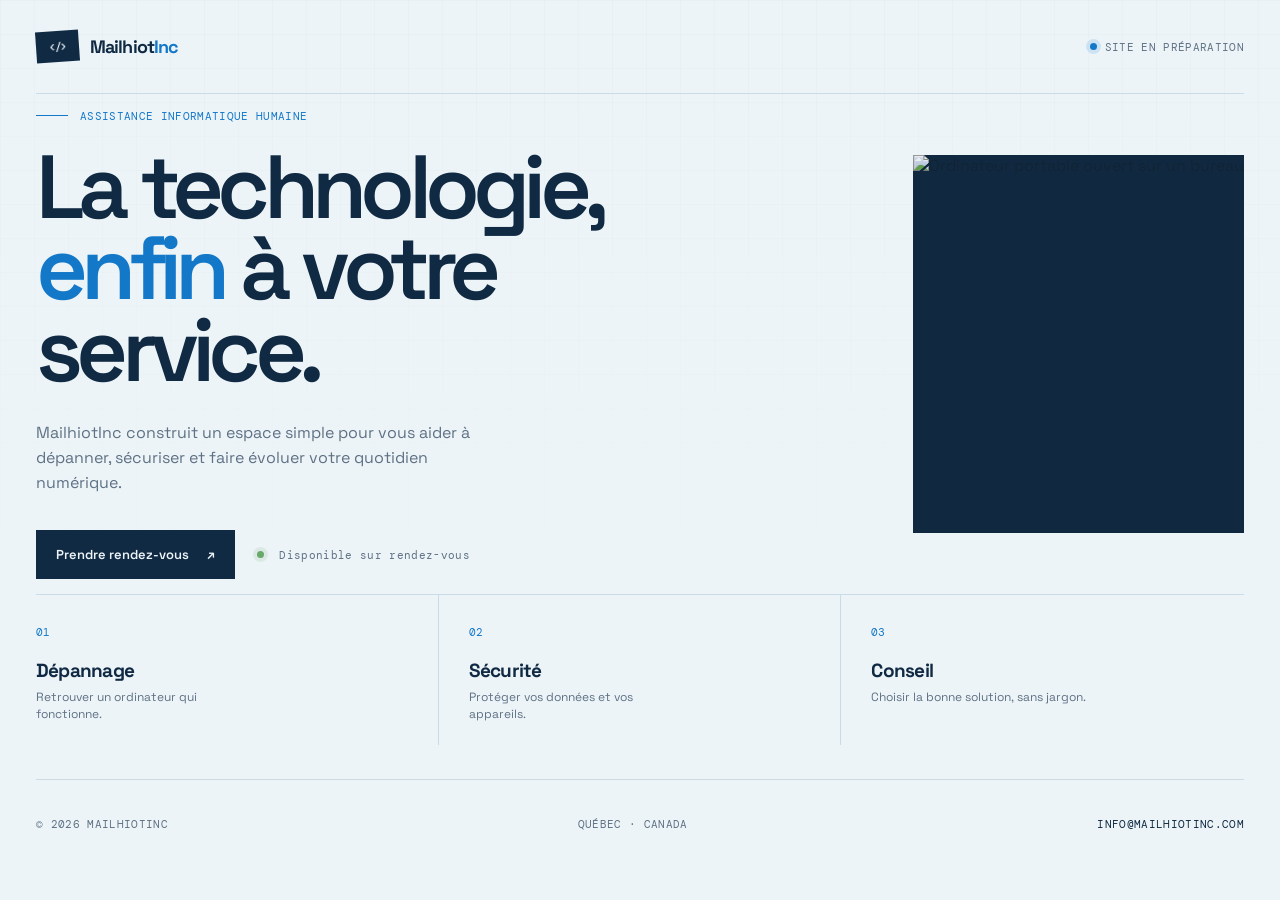
==== index.html @ cea3f02e "Update HTML structure and language attributes" ====
<!doctype html>
<html lang="fr-CA">

<head>
    <meta charset="UTF-8">
    <meta name="viewport" content="width=device-width, initial-scale=1.0">
    <meta name="description"
        content="MailhiotInc arrive bientôt. Services informatiques fiables pour particuliers et petites entreprises.">
    <title>MailhiotInc — Bientôt en ligne</title>
    <link rel="preconnect" href="https://fonts.googleapis.com">
    <link rel="preconnect" href="https://fonts.gstatic.com" crossorigin>
    <link
        href="https://fonts.googleapis.com/css2?family=DM+Mono:wght@400;500&family=Space+Grotesk:wght@400;500;600;700&display=swap"
        rel="stylesheet">
    <link rel="stylesheet" href="styles.css">
</head>

<body>
    <div class="page-shell">
        <header class="site-header">
            <a class="brand" href="/" aria-label="MailhiotInc, accueil">
                <span class="brand-mark" aria-hidden="true">&lt;/&gt;</span>
                <span>Mailhiot<span class="brand-suffix">Inc</span></span>
            </a>
            <div class="header-status"><span class="status-dot" aria-hidden="true"></span>Site en préparation</div>
        </header>

        <main>
            <section class="hero" aria-labelledby="page-title">
                <div class="hero-copy">
                    <p class="eyebrow"><span class="eyebrow-line"></span> Assistance informatique humaine</p>
                    <h1 id="page-title">La technologie,<br><em>enfin</em> à votre service.</h1>
                    <p class="intro">MailhiotInc construit un espace simple pour vous aider à dépanner, sécuriser et
                        faire évoluer votre quotidien numérique.</p>
                    <div class="hero-actions">
                        <a class="button button-primary" href="mailto:info@mailhiotinc.com">Prendre rendez-vous
                            <span aria-hidden="true">↗</span></a>
                        <span class="availability"><span class="availability-dot" aria-hidden="true"></span> Disponible
                            sur rendez-vous</span>
                    </div>
                </div>

                <div class="hero-visual" aria-label="Ordinateur portable sur un bureau de travail">
                    <div class="image-frame">
                        <img src="https://images.unsplash.com/photo-1516321318423-f06f85e504b3?auto=format&fit=crop&w=1200&q=85"
                            alt="Ordinateur portable ouvert sur un bureau">
                    </div>
                </div>
            </section>

            <section class="service-strip" aria-label="Services informatiques">
                <article class="service-item"><span class="service-number">01</span>
                    <h2>Dépannage</h2>
                    <p>Retrouver un ordinateur qui fonctionne.</p>
                </article>
                <article class="service-item"><span class="service-number">02</span>
                    <h2>Sécurité</h2>
                    <p>Protéger vos données et vos appareils.</p>
                </article>
                <article class="service-item"><span class="service-number">03</span>
                    <h2>Conseil</h2>
                    <p>Choisir la bonne solution, sans jargon.</p>
                </article>
            </section>
        </main>

        <footer class="site-footer">
            <p>© <span id="current-year">2026</span> MailhiotInc</p>
            <p>Québec · Canada</p>
            <a href="mailto:info@mailhiotinc.com">info@mailhiotinc.com</a>
        </footer>
    </div>
    <script src="script.js"></script>
</body>

</html>
---- styles.css ----
:root {
    --ink: #102a43;
    --muted: #5e7184;
    --paper: #edf4f8;
    --card: #f8fbfd;
    --line: #cbdbe6;
    --acid: #b8e8ff;
    --coral: #1478c9;
    --mono: "DM Mono", monospace;
    --display: "Space Grotesk", sans-serif;
}

* {
    box-sizing: border-box;
}

html {
    scroll-behavior: smooth;
}

body {
    margin: 0;
    overflow-x: hidden;
    color: var(--ink);
    background: var(--paper);
    font-family: var(--display);
}

body::before {
    position: fixed;
    inset: 0;
    z-index: -1;
    pointer-events: none;
    content: "";
    opacity: .35;
    background-image: linear-gradient(rgba(16, 42, 67, .055) 1px, transparent 1px), linear-gradient(90deg, rgba(16, 42, 67, .055) 1px, transparent 1px);
    background-size: 34px 34px;
    mask-image: linear-gradient(to bottom, black, transparent 72%);
}

.page-shell {
    width: min(1360px, calc(100% - 72px));
    margin: auto;
}

.site-header,
.site-footer {
    display: flex;
    align-items: center;
    justify-content: space-between;
    min-height: 94px;
}

.site-header {
    border-bottom: 1px solid var(--line);
}

.brand {
    display: inline-flex;
    align-items: center;
    gap: 11px;
    color: inherit;
    font-size: 18px;
    font-weight: 700;
    letter-spacing: -.05em;
    text-decoration: none;
}

.brand-mark {
    display: grid;
    width: 43px;
    height: 31px;
    place-items: center;
    color: var(--paper);
    background: var(--ink);
    font-family: var(--mono);
    font-size: 11px;
    font-weight: 500;
    letter-spacing: -.12em;
    transform: rotate(-4deg);
}

.brand-suffix {
    color: var(--coral);
}

.header-status,
.availability,
.eyebrow,
.visual-label,
.site-footer {
    font-family: var(--mono);
    font-size: 11px;
    letter-spacing: .03em;
    text-transform: uppercase;
}

.header-status {
    color: var(--muted);
}

.status-dot,
.availability-dot {
    display: inline-block;
    width: 7px;
    height: 7px;
    margin-right: 8px;
    border-radius: 50%;
    background: var(--coral);
    vertical-align: 1px;
    box-shadow: 0 0 0 4px rgba(20, 120, 201, .14);
}

.hero {
    display: grid;
    grid-template-columns: minmax(0, 1.06fr) minmax(360px, .94fr);
    gap: clamp(48px, 9vw, 145px);
    align-items: center;
    min-height: 500px;
}

.eyebrow {
    display: flex;
    align-items: center;
    gap: 12px;
    margin: 0 0 24px;
    color: var(--coral);
}

.eyebrow-line {
    display: inline-block;
    width: 32px;
    height: 1px;
    background: currentColor;
}

h1 {
    max-width: 760px;
    margin: 0;
    font-size: clamp(52px, 7vw, 100px);
    line-height: .91;
    letter-spacing: -.075em;
    font-weight: 600;
}

h1 em {
    color: var(--coral);
    font-style: normal;
}

.intro {
    max-width: 450px;
    margin: 30px 0 35px;
    color: var(--muted);
    font-size: 16px;
    line-height: 1.55;
}

.hero-actions {
    display: flex;
    align-items: center;
    flex-wrap: wrap;
    gap: 22px;
}

.button {
    display: inline-flex;
    align-items: center;
    gap: 18px;
    min-height: 49px;
    padding: 0 19px;
    border: 1px solid var(--ink);
    font-size: 13px;
    font-weight: 600;
    text-decoration: none;
    transition: transform .2s ease, box-shadow .2s ease;
}

.button-primary {
    color: var(--paper);
    background: var(--ink);
}

.button:hover {
    transform: translate(-3px, -3px);
    box-shadow: 4px 4px 0 var(--coral);
}

.availability {
    color: var(--muted);
    text-transform: none;
}

.availability-dot {
    background: #68a86b;
    box-shadow: 0 0 0 4px rgba(104, 168, 107, .14);
}

.hero-visual {
    position: relative;
    max-width: 510px;
    justify-self: end;
}

.visual-label {
    display: flex;
    justify-content: space-between;
    margin-bottom: 12px;
    color: var(--muted);
}

.visual-label span {
    color: var(--coral);
}

.image-frame {
    position: relative;
    aspect-ratio: 1 / 1.14;
    overflow: hidden;
    background: var(--ink);
}

.image-frame::after {
    position: absolute;
    inset: 0;
    content: "";
    background: rgba(23, 34, 30, .08);
}

.image-frame img {
    width: 100%;
    height: 100%;
    display: block;
    object-fit: cover;
    filter: saturate(.72) contrast(1.05);
}

.image-caption {
    position: absolute;
    right: 20px;
    bottom: 17px;
    left: 20px;
    z-index: 1;
    display: flex;
    justify-content: space-between;
    color: #fff;
    font-size: 12px;
    font-weight: 500;
}

.visual-sticker {
    position: absolute;
    right: 18px;
    top: 42%;
    z-index: 2;
    width: 98px;
    height: 98px;
    padding-top: 28px;
    border-radius: 50%;
    color: var(--ink);
    background: var(--acid);
    font-size: 12px;
    font-weight: 700;
    line-height: 1.1;
    text-align: center;
    transform: rotate(10deg);
}

.visual-sticker span {
    font-family: var(--mono);
    font-size: 7px;
    font-weight: 400;
}

.service-strip {
    display: grid;
    grid-template-columns: repeat(3, 1fr);
    border-top: 1px solid var(--line);
}

.service-item {
    position: relative;
    min-height: 150px;
    padding: 25px 30px 20px 0;
    border-right: 1px solid var(--line);
}

.service-item+.service-item {
    padding-left: 30px;
}

.service-item:last-child {
    border-right: 0;
}

.service-number {
    color: var(--coral);
    font-family: var(--mono);
    font-size: 11px;
}

.service-item h2 {
    margin: 17px 0 6px;
    font-size: 19px;
    letter-spacing: -.04em;
}

.service-item p {
    max-width: 220px;
    margin: 0;
    color: var(--muted);
    font-size: 12px;
    line-height: 1.4;
}

.site-footer {
    min-height: 88px;
    margin-top: 34px;
    border-top: 1px solid var(--line);
    color: var(--muted);
}

.site-footer p {
    margin: 0;
}

.site-footer a {
    color: var(--ink);
    text-decoration: none;
}

.site-footer a:hover {
    color: var(--coral);
}

@media (max-width: 760px) {
    .page-shell {
        width: min(100% - 36px, 620px);
    }

    .site-header {
        min-height: 76px;
    }

    .header-status {
        max-width: 150px;
        font-size: 9px;
        line-height: 1.4;
        text-align: right;
    }

    .hero {
        display: flex;
        flex-direction: column;
        align-items: stretch;
        gap: 52px;
        padding: 58px 0 70px;
    }

    h1 {
        font-size: clamp(50px, 15vw, 76px);
    }

    .hero-visual {
        width: calc(100% - 18px);
        margin-right: 18px;
        justify-self: auto;
    }

    .visual-sticker {
        right: 10px;
    }

    .service-strip {
        display: block;
    }

    .service-item,
    .service-item+.service-item {
        min-height: auto;
        padding: 22px 0;
        border-right: 0;
        border-bottom: 1px solid var(--line);
    }

    .service-item:last-child {
        border-bottom: 0;
    }

    .service-item h2 {
        margin-top: 9px;
    }

    .site-footer {
        align-items: flex-start;
        flex-direction: column;
        gap: 10px;
        padding: 22px 0;
    }
}
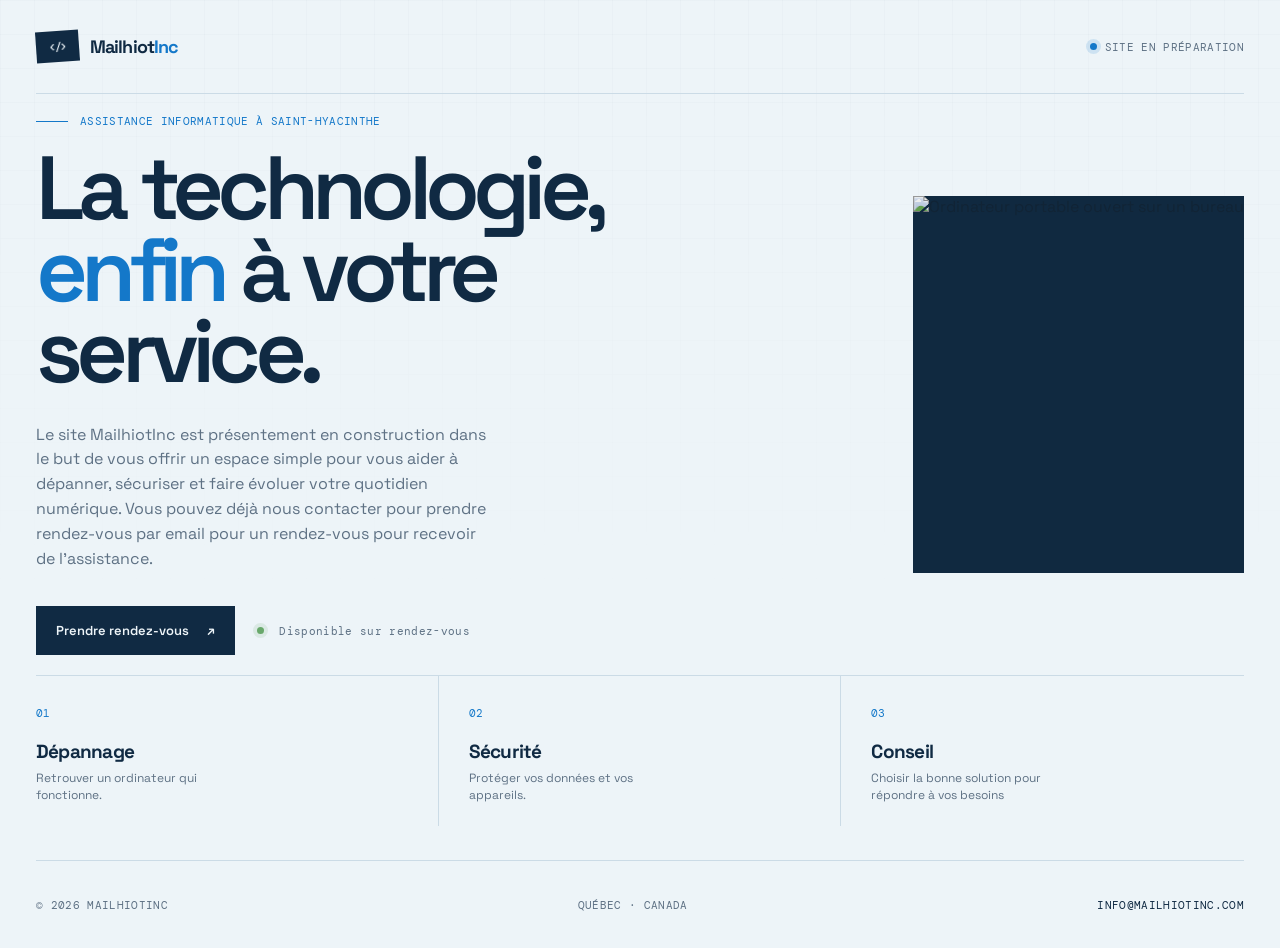
==== commit e082aad0: "Update index.html title and hero section content; adjust margin in styles.css" ====
--- a/index.html
+++ b/index.html
@@ -6,7 +6,7 @@
     <meta name="viewport" content="width=device-width, initial-scale=1.0">
     <meta name="description"
         content="MailhiotInc arrive bientôt. Services informatiques fiables pour particuliers et petites entreprises.">
-    <title>MailhiotInc — Bientôt en ligne</title>
+    <title>MailhiotInc</title>
     <link rel="preconnect" href="https://fonts.googleapis.com">
     <link rel="preconnect" href="https://fonts.gstatic.com" crossorigin>
     <link
@@ -28,10 +28,12 @@
         <main>
             <section class="hero" aria-labelledby="page-title">
                 <div class="hero-copy">
-                    <p class="eyebrow"><span class="eyebrow-line"></span> Assistance informatique humaine</p>
+                    <p class="eyebrow"><span class="eyebrow-line"></span> Assistance informatique à Saint-Hyacinthe</p>
                     <h1 id="page-title">La technologie,<br><em>enfin</em> à votre service.</h1>
-                    <p class="intro">MailhiotInc construit un espace simple pour vous aider à dépanner, sécuriser et
-                        faire évoluer votre quotidien numérique.</p>
+                    <p class="intro">Le site MailhiotInc est présentement en construction dans le but de vous offrir un
+                        espace simple pour vous aider à dépanner, sécuriser et faire évoluer votre quotidien numérique.
+                        Vous pouvez déjà nous contacter pour prendre rendez-vous par email pour un rendez-vous pour
+                        recevoir de l'assistance.</p>
                     <div class="hero-actions">
                         <a class="button button-primary" href="mailto:info@mailhiotinc.com">Prendre rendez-vous
                             <span aria-hidden="true">↗</span></a>
@@ -59,7 +61,7 @@
                 </article>
                 <article class="service-item"><span class="service-number">03</span>
                     <h2>Conseil</h2>
-                    <p>Choisir la bonne solution, sans jargon.</p>
+                    <p>Choisir la bonne solution pour répondre à vos besoins</p>
                 </article>
             </section>
         </main>
@@ -73,4 +75,4 @@
     <script src="script.js"></script>
 </body>
 
-</html>
+</html>
--- a/styles.css
+++ b/styles.css
@@ -123,7 +123,7 @@
     display: flex;
     align-items: center;
     gap: 12px;
-    margin: 0 0 24px;
+    margin: 20px 0 20px;
     color: var(--coral);
 }
 
@@ -161,6 +161,7 @@
     align-items: center;
     flex-wrap: wrap;
     gap: 22px;
+    margin-bottom: 20px;
 }
 
 .button {
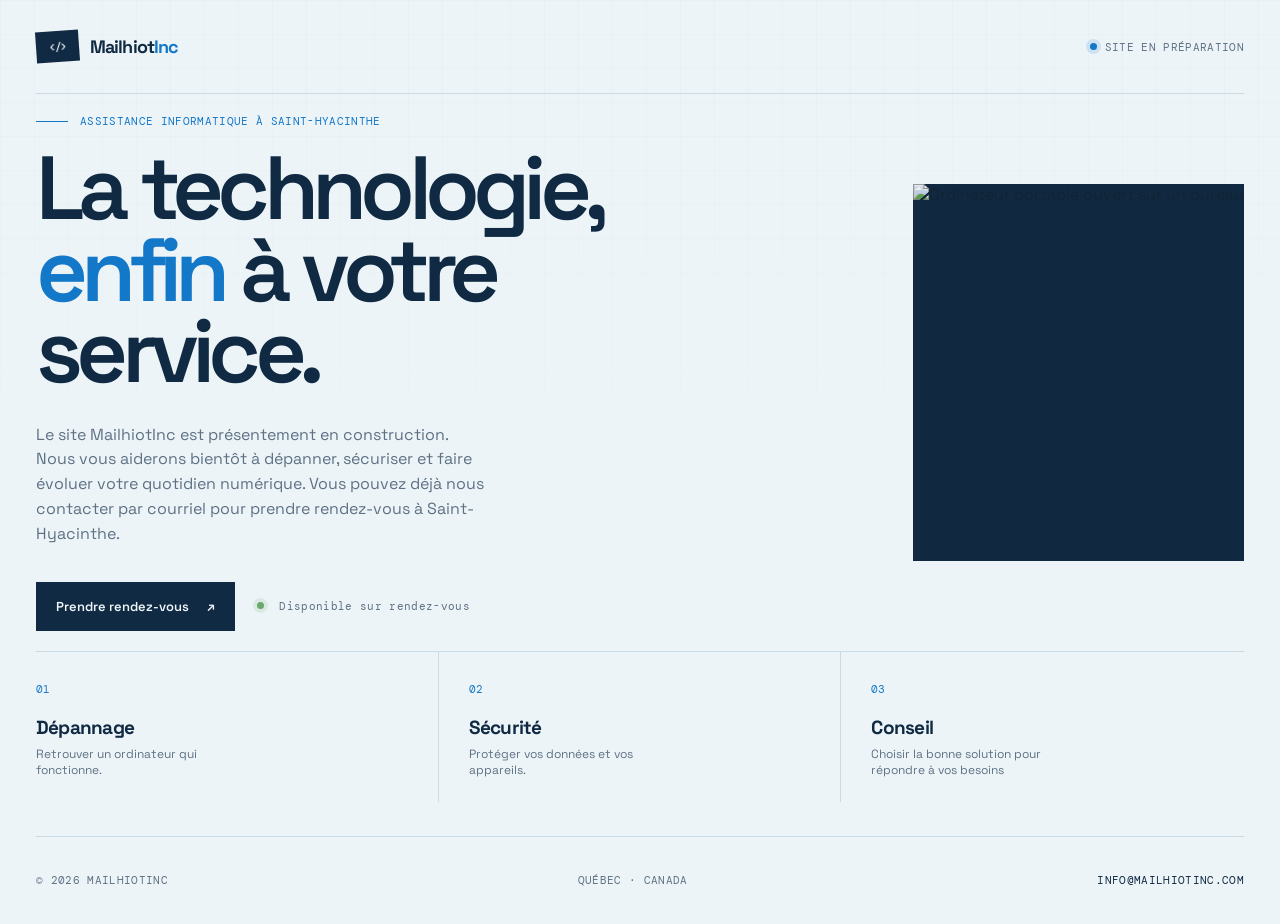
==== commit bd4981ec: "Add 404 error page, update index metadata, and create sitemap and robots.txt" ====
--- a/index.html
+++ b/index.html
@@ -5,14 +5,58 @@
     <meta charset="UTF-8">
     <meta name="viewport" content="width=device-width, initial-scale=1.0">
     <meta name="description"
-        content="MailhiotInc arrive bientôt. Services informatiques fiables pour particuliers et petites entreprises.">
-    <title>MailhiotInc</title>
+        content="MailhiotInc offre du dépannage, de la sécurité et du conseil informatique à Saint-Hyacinthe et au Québec.">
+    <meta name="robots" content="index, follow">
+    <meta name="theme-color" content="#edf4f8">
+    <link rel="canonical" href="https://www.mailhiotinc.com/">
+    <meta property="og:type" content="website">
+    <meta property="og:locale" content="fr_CA">
+    <meta property="og:site_name" content="MailhiotInc">
+    <meta property="og:title" content="MailhiotInc | Assistance informatique à Saint-Hyacinthe">
+    <meta property="og:description"
+        content="Dépannage, sécurité et conseil informatique pour particuliers et petites entreprises à Saint-Hyacinthe.">
+    <meta property="og:url" content="https://www.mailhiotinc.com/">
+    <meta property="og:image"
+        content="https://images.unsplash.com/photo-1516321318423-f06f85e504b3?auto=format&amp;fit=crop&amp;w=1200&amp;q=85">
+    <meta name="twitter:card" content="summary_large_image">
+    <meta name="twitter:title" content="MailhiotInc | Assistance informatique à Saint-Hyacinthe">
+    <meta name="twitter:description"
+        content="Dépannage, sécurité et conseil informatique pour particuliers et petites entreprises à Saint-Hyacinthe.">
+    <meta name="twitter:image"
+        content="https://images.unsplash.com/photo-1516321318423-f06f85e504b3?auto=format&amp;fit=crop&amp;w=1200&amp;q=85">
+    <title>Assistance informatique à Saint-Hyacinthe | MailhiotInc</title>
+    <link rel="icon" type="image/x-icon" href="favicon.ico">
     <link rel="preconnect" href="https://fonts.googleapis.com">
     <link rel="preconnect" href="https://fonts.gstatic.com" crossorigin>
     <link
         href="https://fonts.googleapis.com/css2?family=DM+Mono:wght@400;500&family=Space+Grotesk:wght@400;500;600;700&display=swap"
         rel="stylesheet">
     <link rel="stylesheet" href="styles.css">
+    <script type="application/ld+json">
+            {
+                "@context": "https://schema.org",
+                "@type": "ProfessionalService",
+                "name": "MailhiotInc",
+                "url": "https://www.mailhiotinc.com/",
+                "email": "info@mailhiotinc.com",
+                "description": "Services de dépannage, de sécurité et de conseil informatique à Saint-Hyacinthe.",
+                "areaServed": [
+                    {
+                        "@type": "City",
+                        "name": "Saint-Hyacinthe"
+                    },
+                    {
+                        "@type": "AdministrativeArea",
+                        "name": "Québec"
+                    }
+                ],
+                "serviceType": [
+                    "Dépannage informatique",
+                    "Sécurité informatique",
+                    "Conseil informatique"
+                ]
+            }
+        </script>
 </head>
 
 <body>
@@ -30,10 +74,9 @@
                 <div class="hero-copy">
                     <p class="eyebrow"><span class="eyebrow-line"></span> Assistance informatique à Saint-Hyacinthe</p>
                     <h1 id="page-title">La technologie,<br><em>enfin</em> à votre service.</h1>
-                    <p class="intro">Le site MailhiotInc est présentement en construction dans le but de vous offrir un
-                        espace simple pour vous aider à dépanner, sécuriser et faire évoluer votre quotidien numérique.
-                        Vous pouvez déjà nous contacter pour prendre rendez-vous par email pour un rendez-vous pour
-                        recevoir de l'assistance.</p>
+                    <p class="intro">Le site MailhiotInc est présentement en construction. Nous vous aiderons bientôt à
+                        dépanner, sécuriser et faire évoluer votre quotidien numérique. Vous pouvez déjà nous contacter
+                        par courriel pour prendre rendez-vous à Saint-Hyacinthe.</p>
                     <div class="hero-actions">
                         <a class="button button-primary" href="mailto:info@mailhiotinc.com">Prendre rendez-vous
                             <span aria-hidden="true">↗</span></a>
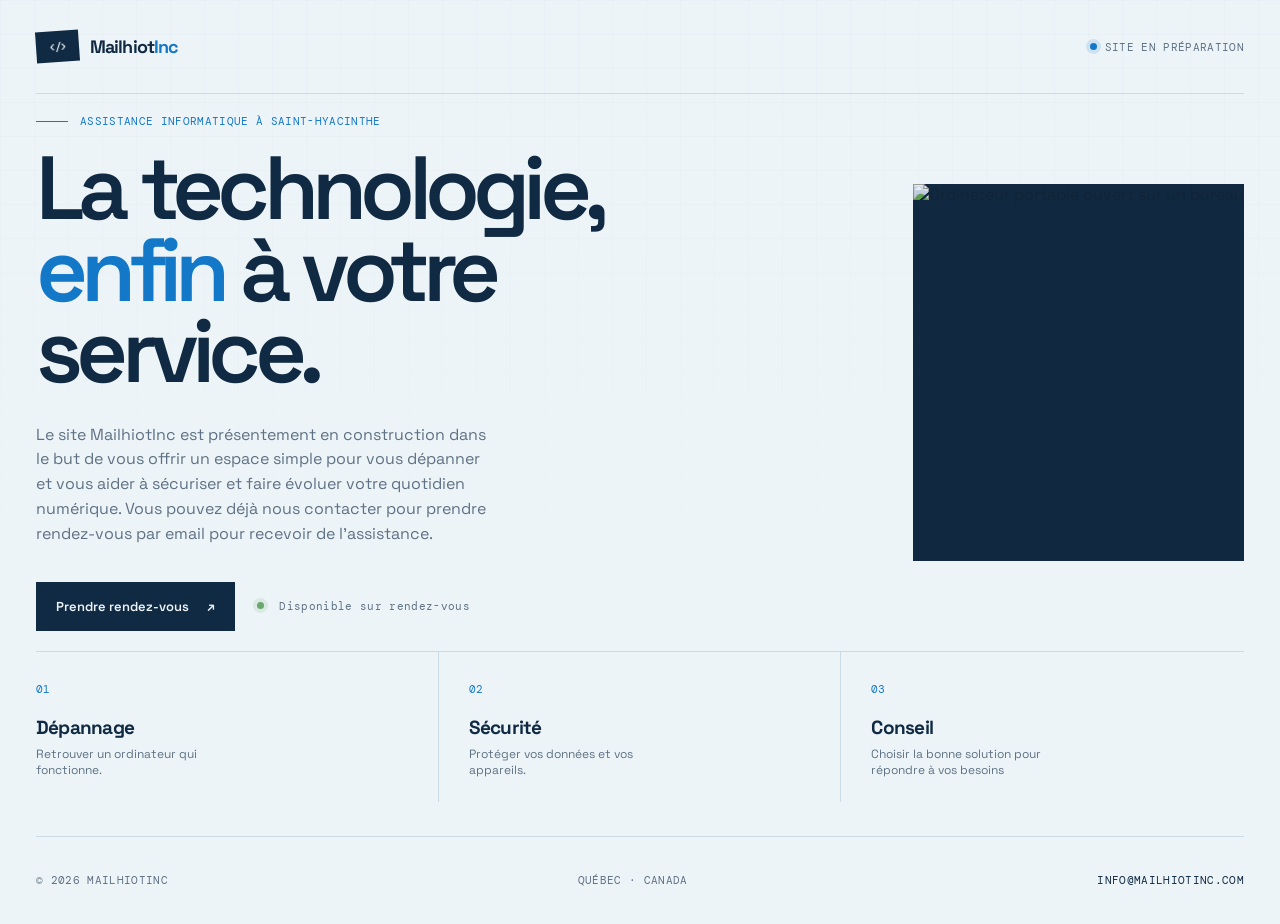
==== commit 60f84fc8: "Update index.html description and intro text for clarity and improved messaging" ====
--- a/index.html
+++ b/index.html
@@ -5,7 +5,7 @@
     <meta charset="UTF-8">
     <meta name="viewport" content="width=device-width, initial-scale=1.0">
     <meta name="description"
-        content="MailhiotInc offre du dépannage, de la sécurité et du conseil informatique à Saint-Hyacinthe et au Québec.">
+        content="MailhiotInc offre des services d'assistance, de dépannage et de conseil informatique à Saint-Hyacinthe et dans les environs.">
     <meta name="robots" content="index, follow">
     <meta name="theme-color" content="#edf4f8">
     <link rel="canonical" href="https://www.mailhiotinc.com/">
@@ -74,9 +74,11 @@
                 <div class="hero-copy">
                     <p class="eyebrow"><span class="eyebrow-line"></span> Assistance informatique à Saint-Hyacinthe</p>
                     <h1 id="page-title">La technologie,<br><em>enfin</em> à votre service.</h1>
-                    <p class="intro">Le site MailhiotInc est présentement en construction. Nous vous aiderons bientôt à
-                        dépanner, sécuriser et faire évoluer votre quotidien numérique. Vous pouvez déjà nous contacter
-                        par courriel pour prendre rendez-vous à Saint-Hyacinthe.</p>
+                    <p class="intro">Le site MailhiotInc est présentement en construction dans le but de vous offrir un
+                        espace simple pour vous dépanner et vous aider à sécuriser et faire évoluer votre quotidien
+                        numérique.
+                        Vous pouvez déjà nous contacter pour prendre rendez-vous par email pour recevoir de
+                        l'assistance.</p>
                     <div class="hero-actions">
                         <a class="button button-primary" href="mailto:info@mailhiotinc.com">Prendre rendez-vous
                             <span aria-hidden="true">↗</span></a>
